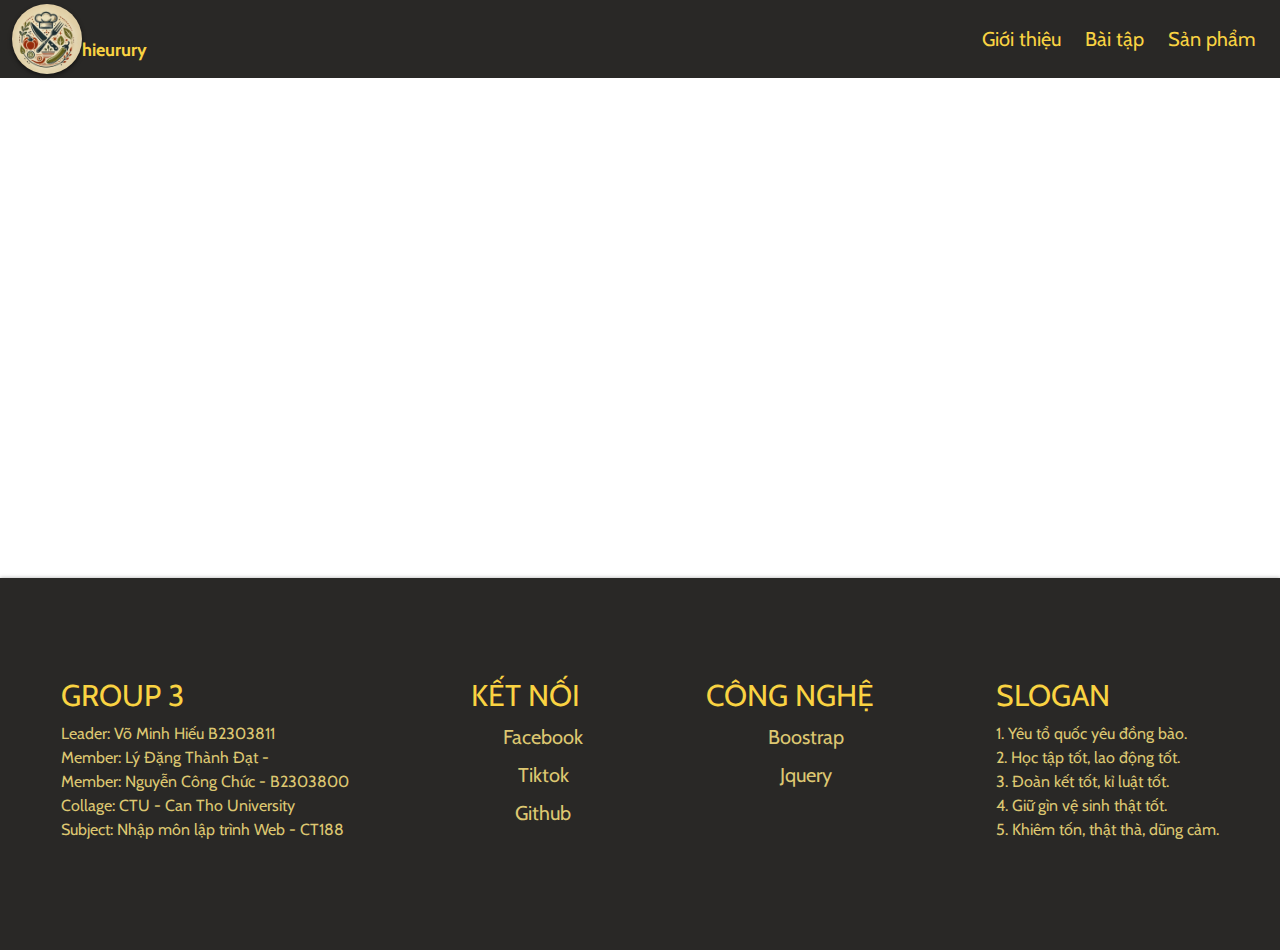
==== src/resources/index.html @ a5f4191e "setup cấu trúc thư mục và thêm thư viện" ====
<!DOCTYPE html>
<html lang="en">
<head>
    <meta charset="UTF-8">
    <meta name="viewport" content="width=device-width, initial-scale=1.0">
    <link rel="stylesheet" href="../css/main.css">    
    <title>Trang chủ</title>
</head>
<body>
    <head>
        <nav class="navbar">
            <div class="nav-logo">
                <img src="../img/logo-1.jpg" alt="">
                <span class="nav-name">hieurury</span>
            </div>
            <div class="nav-menu">
                <div class="menu-icon">
                    <i class="bi bi-list"></i>
                </div>
                <ul class="menu">
                    <li>
                        <a href="">Giới thiệu</a>
                    </li>
                    <li>
                        <a href="">Bài tập</a>
                    </li>
                    <li>
                        <a href="">Sản phẩm</a>
                    </li>
                </ul>
            </div>
        </nav>
    </head>
    <main>
        <div class="container">

        </div>
    </main>
    <footer>
        <div class="footer-container">
            <div class="footer-wrapper">
                <h3 class="footer-title">Group 3</h3>
                <p class="footer-des">
                    Leader: Võ Minh Hiếu B2303811 <br>
                    Member: Lý Đặng Thành Đạt -  <br>
                    Member: Nguyễn Công Chức - B2303800 <br>
                    Collage: CTU - Can Tho University <br>
                    Subject: Nhập môn lập trình Web - CT188
                </p>
            </div>
            <div class="footer-wrapper">
                <h3 class="footer-title">Kết nối</h3>
                <ul class="footer-list">
                    <li>
                        <a href="">Facebook</a>
                    </li>
                    <li>
                        <a href="">Tiktok</a>
                    </li>
                    <li>
                        <a href="">Github</a>
                    </li>
                </ul>
            </div>
            <div class="footer-wrapper">
                <h3 class="footer-title">Công nghệ</h3>
                <ul class="footer-list">
                    <li>
                        <a href="">Boostrap</a>
                    </li>
                    <li>
                        <a href="">Jquery</a>
                    </li>
                </ul>
            </div>
            <div class="footer-wrapper">
                <h3 class="footer-title">Slogan</h3>
                <p class="footer-des">
                    1. Yêu tổ quốc yêu đồng bào. <br>
                    2. Học tập tốt, lao động tốt. <br>
                    3. Đoàn kết tốt, kỉ luật tốt. <br>
                    4. Giữ gìn vệ sinh thật tốt. <br>
                    5. Khiêm tốn, thật thà, dũng cảm. <br>
                </p>
            </div>
        </div>
    </footer>

    <!-- *javascripts -->
    <!-- boostrap -->
    <script src="../../vender/boostrap-5/js/bootstrap.bundle.min.js"></script> 
    <!-- partials -->
     <script src="../js/partials.js"></script>
</body>
</html>
---- src/css/main.css ----
/* này là font chữ */
@import url(./font.css);
/* boostrap */
@import url(../../vender/boostrap-5/css/bootstrap.min.css);
/* icons */
@import url(../../vender/icons/bootstrap-icons-1.11.3/font/bootstrap-icons.min.css);
/* này là các biến cho thiết kế */
@import url(./root.css);
/* này là header và footer */
@import url(./partials.css);
/* này là css trang chủ */
@import url(./main-page.css);


* {
    padding: 0;
    margin: 0;
    box-sizing: border-box;
    font-family: "cabin";
}
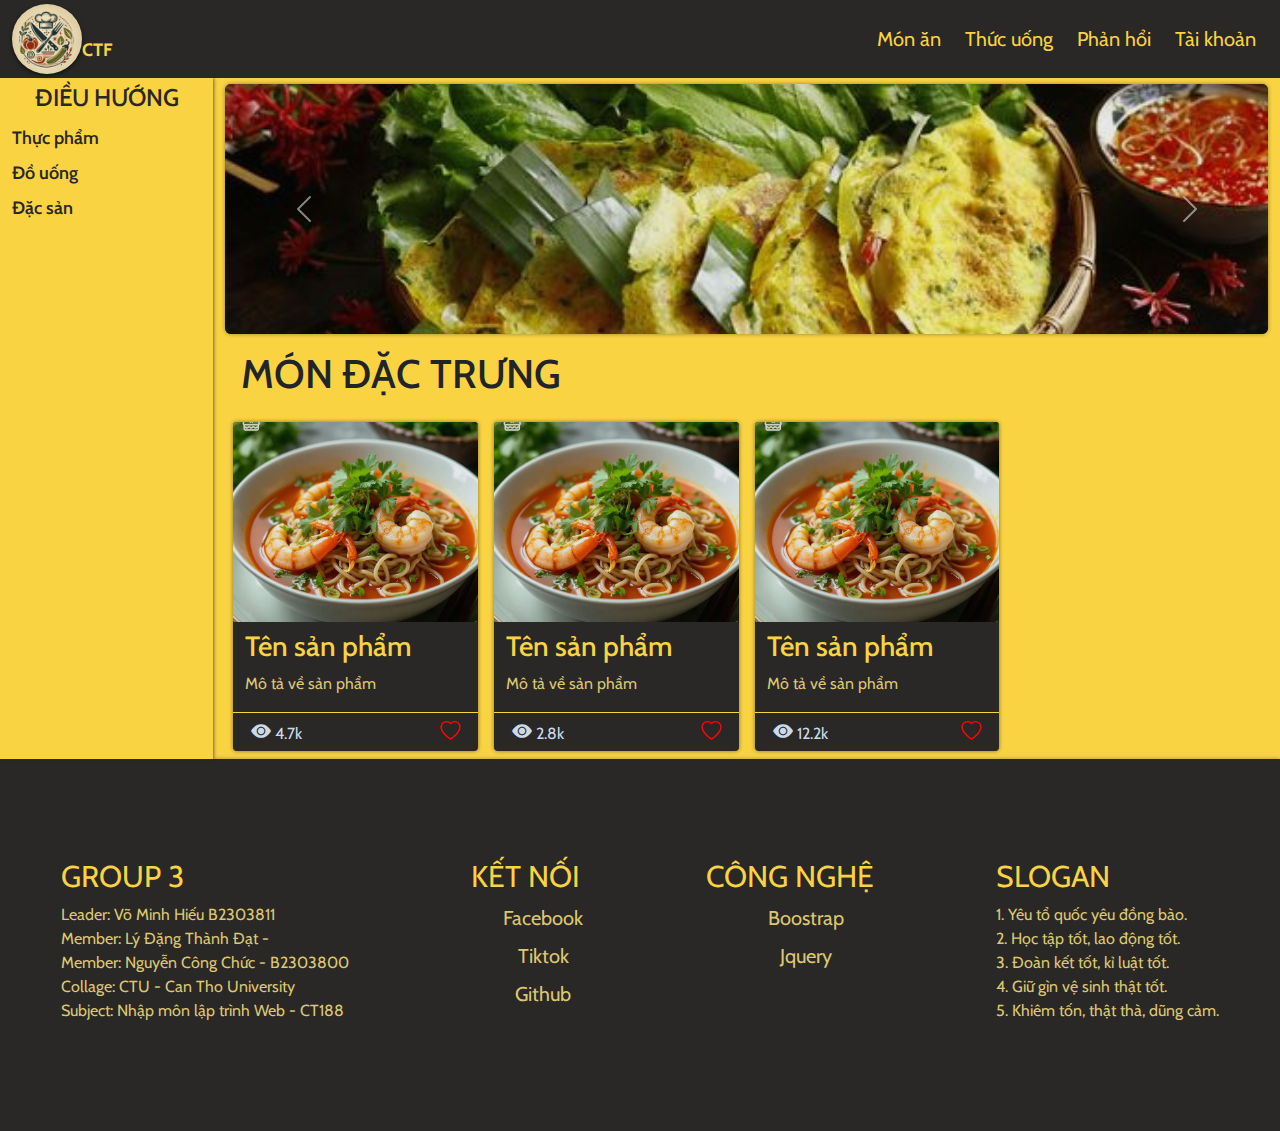
==== commit 0a438589: "dựng trang chủ" ====
--- a/src/resources/index.html
+++ b/src/resources/index.html
@@ -11,7 +11,7 @@
         <nav class="navbar">
             <div class="nav-logo">
                 <img src="../img/logo-1.jpg" alt="">
-                <span class="nav-name">hieurury</span>
+                <span class="nav-name">CTF</span>
             </div>
             <div class="nav-menu">
                 <div class="menu-icon">
@@ -19,20 +19,131 @@
                 </div>
                 <ul class="menu">
                     <li>
-                        <a href="">Giới thiệu</a>
-                    </li>
-                    <li>
-                        <a href="">Bài tập</a>
-                    </li>
-                    <li>
-                        <a href="">Sản phẩm</a>
+                        <a href="">Món ăn</a>
+                    </li>
+                    <li>
+                        <a href="">Thức uống</a>
+                    </li>
+                    <li>
+                        <a href="">Phản hổi</a>
+                    </li>
+                    <li>
+                        <a href="">Tài khoản</a>
                     </li>
                 </ul>
             </div>
         </nav>
     </head>
     <main>
-        <div class="container">
+        <div class="container-fluid">
+            <div class="row">
+                <div class="col-2" style="padding: 0;">
+                    <div class="left-layout">
+                        <h3 class="sub-title">Điều hướng</h3>
+                        <ul class="left-menu menu-list">
+                            <li class="menu-item">
+                                <a href="">Thực phẩm</a>
+                            </li>
+                            <li class="menu-item">
+                                <a href="">Đồ uống</a>
+                            </li>
+                            <li class="menu-item">
+                                <a href="">Đặc sản</a>
+                            </li>
+                        </ul>
+                    </div>
+                </div>
+                <div class="col-10">
+                    <div class="right-layout">
+                        <div class="slide-container">
+                            <div class="slide-wrapper">
+                                <div id="carouselExample" class="carousel slide">
+                                    <div class="carousel-inner">
+                                      <div class="carousel-item active">
+                                        <img src="../img/main-page/banh-xeo.jpg" class="d-block w-100" alt="...">
+                                      </div>
+                                      <div class="carousel-item">
+                                        <img src="..." class="d-block w-100" alt="...">
+                                      </div>
+                                      <div class="carousel-item">
+                                        <img src="..." class="d-block w-100" alt="...">
+                                      </div>
+                                    </div>
+                                    <button class="carousel-control-prev" type="button" data-bs-target="#carouselExample" data-bs-slide="prev">
+                                      <span class="carousel-control-prev-icon" aria-hidden="true"></span>
+                                      <span class="visually-hidden">Previous</span>
+                                    </button>
+                                    <button class="carousel-control-next" type="button" data-bs-target="#carouselExample" data-bs-slide="next">
+                                      <span class="carousel-control-next-icon" aria-hidden="true"></span>
+                                      <span class="visually-hidden">Next</span>
+                                    </button>
+                                  </div>
+                            </div>
+                        </div>
+                        <div class="content-container">
+                            <h1 class="title">Món đặc trưng</h1>
+                            <div class="products-container">
+                               <section class="product-wrapper">
+                                    <div class="product-content">
+                                        <div class="wrapper-img">
+                                            <img src="../img/main-page/banh-canh-cua.jpg" alt="">
+                                        </div>
+                                        <div class="wrapper-content">
+                                            <h3 class="content-title">Tên sản phẩm</h3>
+                                            <p class="content-description">Mô tả về sản phẩm</p>
+                                        </div>
+                                        <div class="wrapper-controls">
+                                            <span class="view">
+                                                <i class="bi bi-eye-fill"></i>
+                                                4.7k
+                                            </span>
+                                            <i class="bi bi-heart"></i>
+                                        </div>
+                                    </div>
+                               </section> 
+
+                               <section class="product-wrapper">
+                                    <div class="product-content">
+                                        <div class="wrapper-img">
+                                            <img src="../img/main-page/banh-canh-cua.jpg" alt="">
+                                        </div>
+                                        <div class="wrapper-content">
+                                            <h3 class="content-title">Tên sản phẩm</h3>
+                                            <p class="content-description">Mô tả về sản phẩm</p>
+                                        </div>
+                                        <div class="wrapper-controls">
+                                            <span class="view">
+                                                <i class="bi bi-eye-fill"></i>
+                                                2.8k
+                                            </span>
+                                            <i class="bi bi-heart"></i>
+                                        </div>
+                                    </div>
+                                </section>
+                                
+                                <section class="product-wrapper">
+                                    <div class="product-content">
+                                        <div class="wrapper-img">
+                                            <img src="../img/main-page/banh-canh-cua.jpg" alt="">
+                                        </div>
+                                        <div class="wrapper-content">
+                                            <h3 class="content-title">Tên sản phẩm</h3>
+                                            <p class="content-description">Mô tả về sản phẩm</p>
+                                        </div>
+                                        <div class="wrapper-controls">
+                                            <span class="view">
+                                                <i class="bi bi-eye-fill"></i>
+                                                12.2k
+                                            </span>
+                                            <i class="bi bi-heart"></i>
+                                        </div>
+                                    </div>
+                                </section>
+                            </div>
+                        </div>
+                    </div>
+                </div>
+            </div>
 
         </div>
     </main>
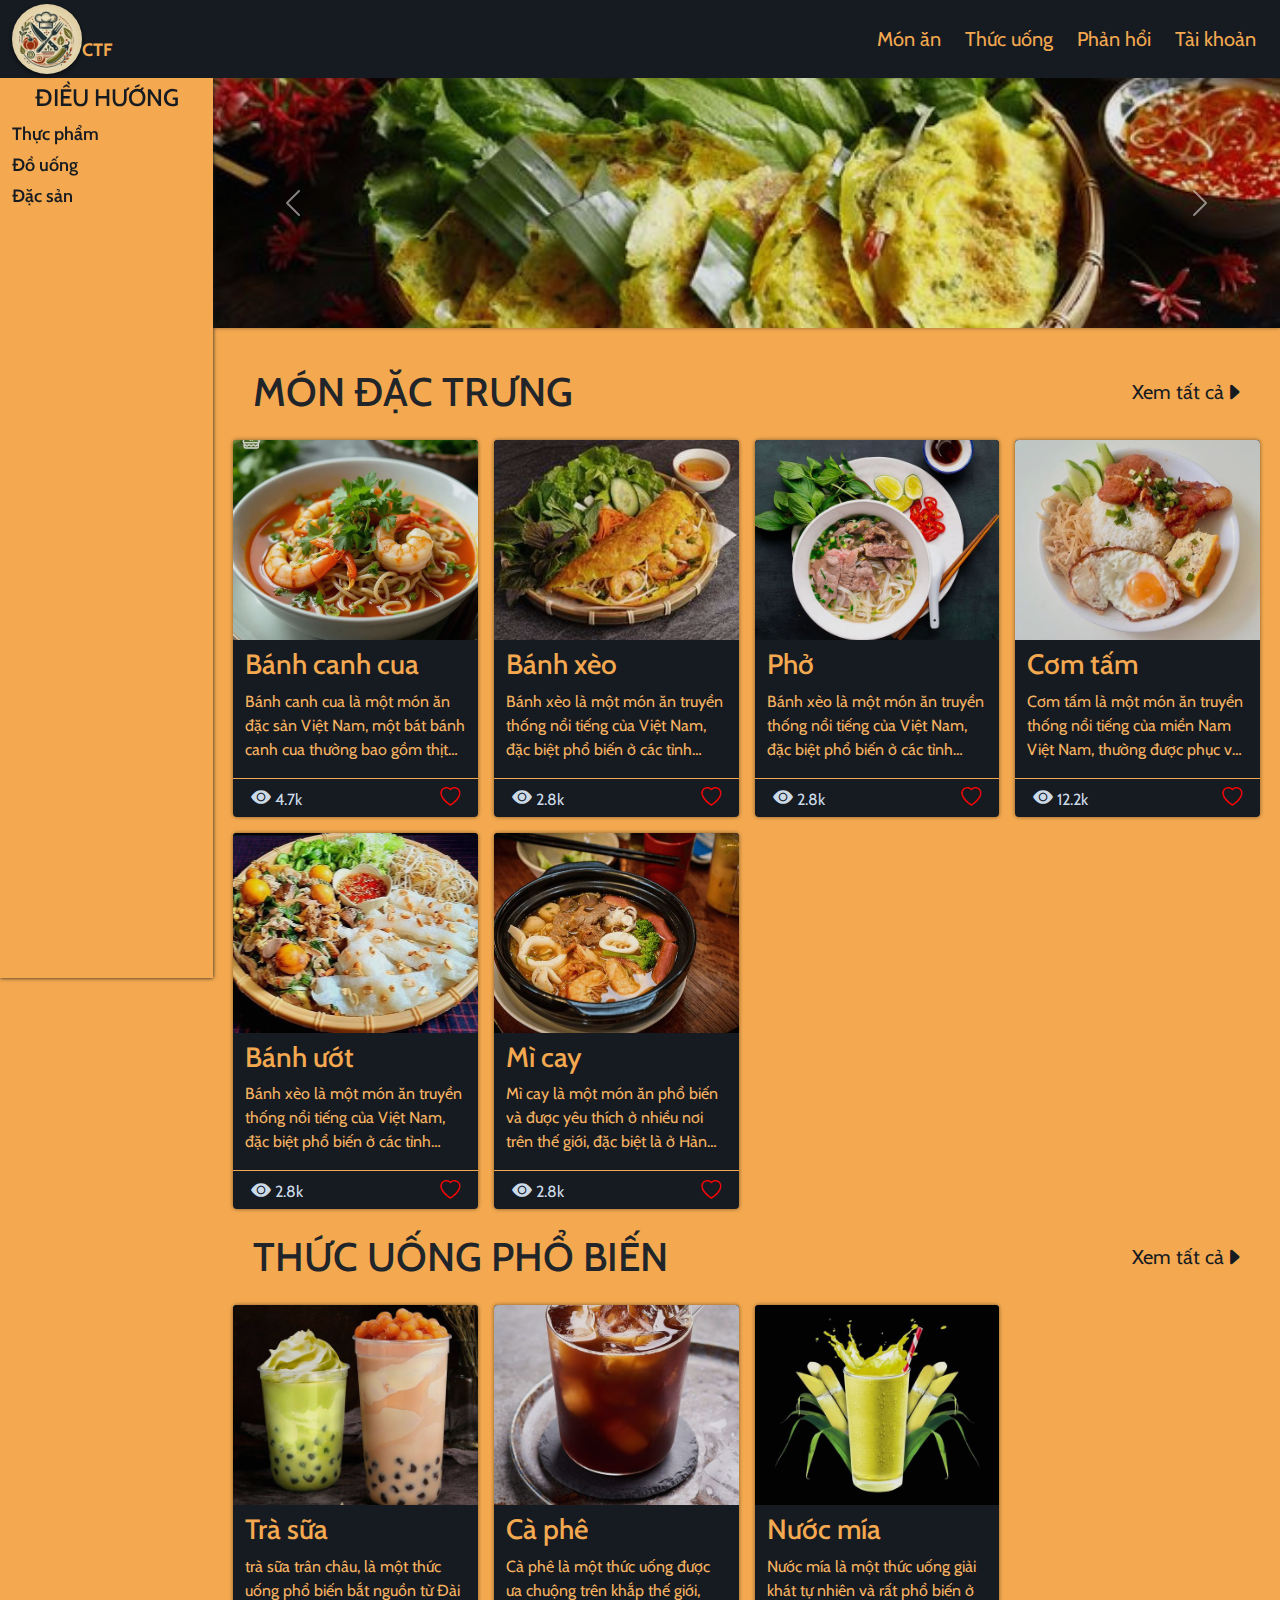
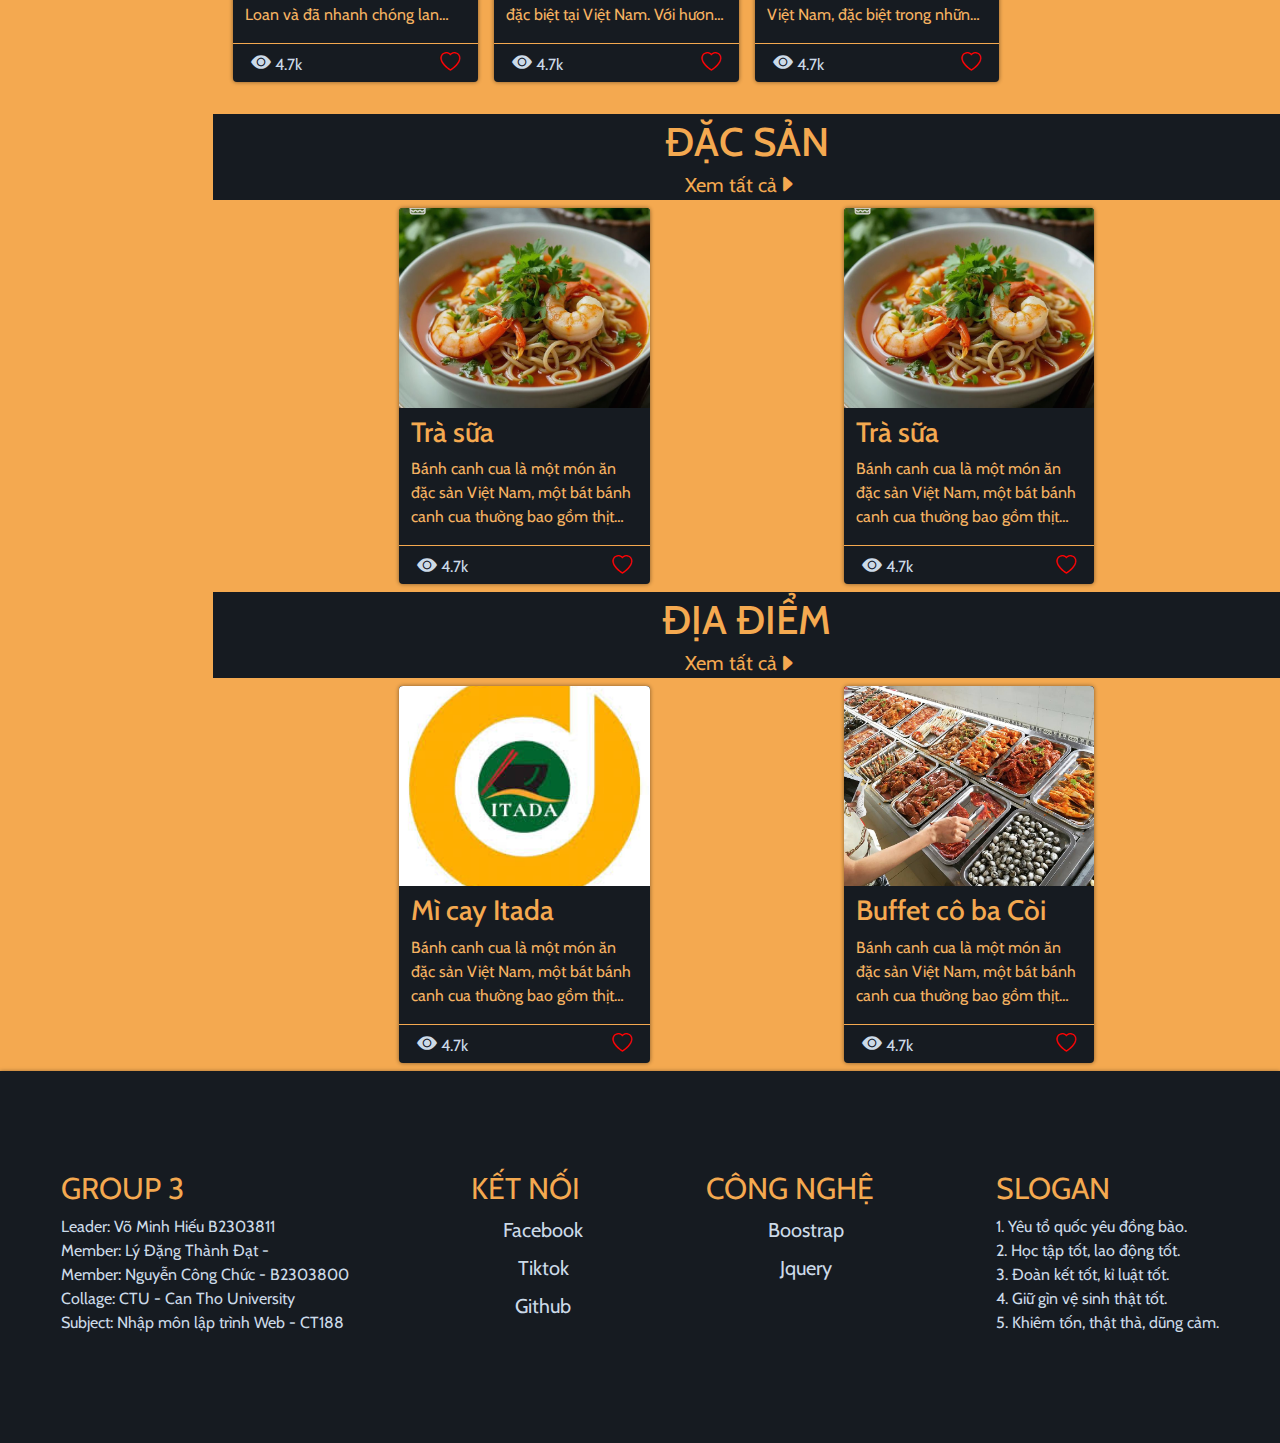
==== commit c0047af0: "tuỳ chỉnh giao diện trang chủ và thêm 1 số responsive mobile" ====
--- a/src/resources/index.html
+++ b/src/resources/index.html
@@ -35,25 +35,29 @@
         </nav>
     </head>
     <main>
-        <div class="container-fluid">
-            <div class="row">
-                <div class="col-2" style="padding: 0;">
+        <div class="container-fluid p-0">
+            <div class="row position-relative m-0 p-0">
+                <div class="col-lg-2 position-sticky" style="padding: 0; top: 78px; z-index: 10;">
                     <div class="left-layout">
-                        <h3 class="sub-title">Điều hướng</h3>
-                        <ul class="left-menu menu-list">
+                        <button class="sub-title page-controls d-lg-none d-md-none">
+                            <span>Điều hướng</span>
+                            <i class="bi bi-caret-down-fill"></i>
+                        </button>
+                        <h3 class="sub-title d-none d-lg-block d-md-block">Điều hướng</h3>
+                        <ul class="left-menu menu-list d-none d-md-block">
                             <li class="menu-item">
-                                <a href="">Thực phẩm</a>
+                                <a href="#foods">Thực phẩm</a>
                             </li>
                             <li class="menu-item">
-                                <a href="">Đồ uống</a>
+                                <a href="#drinks">Đồ uống</a>
                             </li>
                             <li class="menu-item">
-                                <a href="">Đặc sản</a>
+                                <a href="#special">Đặc sản</a>
                             </li>
                         </ul>
                     </div>
                 </div>
-                <div class="col-10">
+                <div class="col-lg-10 col-sm-12 p-0 m-0">
                     <div class="right-layout">
                         <div class="slide-container">
                             <div class="slide-wrapper">
@@ -80,66 +84,323 @@
                                   </div>
                             </div>
                         </div>
+                        <div class="content-container p-4">
+                            <!-- *phần món ăn  -->
+                            <div class="title-wrapper d-flex justify-content-between align-items-center">
+                                <h1 id="foods" class="title">Món đặc trưng</h1>
+                                <a href="" class="title-location d-flex align-items-center">
+                                    <span>Xem tất cả</span>
+                                    <i class="bi bi-caret-right-fill"></i>
+                                </a>
+                            </div>
+                            <div class="products-container row">
+                               <section class="product-wrapper col-lg-3 col-md-4 col-sm-6">
+                                    <div class="product-content">
+                                        <div class="wrapper-img">
+                                            <img src="../img/main-page/banh-canh-cua.jpg" alt="">
+                                        </div>
+                                        <div class="wrapper-content">
+                                            <h3 class="content-title">Bánh canh cua</h3>
+                                            <p class="content-description">Bánh canh cua là một món ăn đặc sản Việt Nam,
+                                                một bát bánh canh cua thường bao gồm thịt cua tươi ngọt, tôm, 
+                                                chả cá, và đôi khi còn thêm cả nấm rơm, tạo nên hương vị độc đáo và hấp dẫn.</p>
+                                        </div>
+                                        <div class="wrapper-controls">
+                                            <span class="view">
+                                                <i class="bi bi-eye-fill"></i>
+                                                4.7k
+                                            </span>
+                                            <i class="bi bi-heart"></i>
+                                        </div>
+                                    </div>
+                               </section> 
+
+                               <section class="product-wrapper col-lg-3 col-md-4 col-sm-6">
+                                    <div class="product-content">
+                                        <div class="wrapper-img">
+                                            <img src="../img/main-page/banh-xeo-2.jpg" alt="">
+                                        </div>
+                                        <div class="wrapper-content">
+                                            <h3 class="content-title">Bánh xèo</h3>
+                                            <p class="content-description">Bánh xèo là một món ăn truyền thống nổi tiếng của Việt Nam, 
+                                                đặc biệt phổ biến ở các tỉnh miền Trung và miền Nam. Bánh xèo được làm từ bột gạo, nước cốt dừa, và nghệ, 
+                                                tạo nên màu vàng hấp dẫn. Nhân bánh thường bao gồm tôm, thịt heo, giá đỗ, và hành lá.</p>
+                                        </div>
+                                        <div class="wrapper-controls">
+                                            <span class="view">
+                                                <i class="bi bi-eye-fill"></i>
+                                                2.8k
+                                            </span>
+                                            <i class="bi bi-heart"></i>
+                                        </div>
+                                    </div>
+                                </section>
+
+                                <section class="product-wrapper col-lg-3 col-md-4 col-sm-6">
+                                    <div class="product-content">
+                                        <div class="wrapper-img">
+                                            <img src="../img/main-page/pho.jpg" alt="">
+                                        </div>
+                                        <div class="wrapper-content">
+                                            <h3 class="content-title">Phở</h3>
+                                            <p class="content-description">Bánh xèo là một món ăn truyền thống nổi tiếng của Việt Nam, 
+                                                đặc biệt phổ biến ở các tỉnh miền Trung và miền Nam. Bánh xèo được làm từ bột gạo, nước cốt dừa, và nghệ, 
+                                                tạo nên màu vàng hấp dẫn. Nhân bánh thường bao gồm tôm, thịt heo, giá đỗ, và hành lá.</p>
+                                        </div>
+                                        <div class="wrapper-controls">
+                                            <span class="view">
+                                                <i class="bi bi-eye-fill"></i>
+                                                2.8k
+                                            </span>
+                                            <i class="bi bi-heart"></i>
+                                        </div>
+                                    </div>
+                                </section>
+                                
+                                <section class="product-wrapper col-lg-3 col-md-4 col-sm-6">
+                                    <div class="product-content">
+                                        <div class="wrapper-img">
+                                            <img src="../img/main-page/com-tam.jpg" alt="">
+                                        </div>
+                                        <div class="wrapper-content">
+                                            <h3 class="content-title">Cơm tấm</h3>
+                                            <p class="content-description">Cơm tấm là một món ăn truyền thống nổi tiếng của miền Nam Việt Nam, 
+                                                thường được phục vụ với các loại thịt nướng như sườn heo, bì (da heo thái sợi), chả trứng, trứng ốp la, 
+                                                và nhiều loại dưa chua, rau sống.</p>
+                                        </div>
+                                        <div class="wrapper-controls">
+                                            <span class="view">
+                                                <i class="bi bi-eye-fill"></i>
+                                                12.2k
+                                            </span>
+                                            <i class="bi bi-heart"></i>
+                                        </div>
+                                    </div>
+                                </section>
+                                <section class="product-wrapper col-lg-3 col-md-4 col-sm-6">
+                                    <div class="product-content">
+                                        <div class="wrapper-img">
+                                            <img src="../img/main-page/banh-uot.jpg" alt="">
+                                        </div>
+                                        <div class="wrapper-content">
+                                            <h3 class="content-title">Bánh ướt</h3>
+                                            <p class="content-description">Bánh xèo là một món ăn truyền thống nổi tiếng của Việt Nam, 
+                                                đặc biệt phổ biến ở các tỉnh miền Trung và miền Nam. Bánh xèo được làm từ bột gạo, nước cốt dừa, và nghệ, 
+                                                tạo nên màu vàng hấp dẫn. Nhân bánh thường bao gồm tôm, thịt heo, giá đỗ, và hành lá.</p>
+                                        </div>
+                                        <div class="wrapper-controls">
+                                            <span class="view">
+                                                <i class="bi bi-eye-fill"></i>
+                                                2.8k
+                                            </span>
+                                            <i class="bi bi-heart"></i>
+                                        </div>
+                                    </div>
+                                </section>
+                                <section class="product-wrapper col-lg-3 col-md-4 col-sm-6">
+                                    <div class="product-content">
+                                        <div class="wrapper-img">
+                                            <img src="../img/main-page/mi-cay.jpg" alt="">
+                                        </div>
+                                        <div class="wrapper-content">
+                                            <h3 class="content-title">Mì cay</h3>
+                                            <p class="content-description">
+                                                Mì cay là một món ăn phổ biến và được yêu thích ở nhiều nơi trên thế giới, 
+                                                đặc biệt là ở Hàn Quốc và Việt Nam.</p>
+                                        </div>
+                                        <div class="wrapper-controls">
+                                            <span class="view">
+                                                <i class="bi bi-eye-fill"></i>
+                                                2.8k
+                                            </span>
+                                            <i class="bi bi-heart"></i>
+                                        </div>
+                                    </div>
+                                </section>
+                            </div>
+                            <!-- *phần thức uống -->
+                            <div class="title-wrapper d-flex justify-content-between align-items-center">
+                                <h1 id="drinks" class="title">Thức uống phổ biến</h1>
+                                <a href="" class="title-location d-flex align-items-center">
+                                    <span>Xem tất cả</span>
+                                    <i class="bi bi-caret-right-fill"></i>
+                                </a>
+                            </div>
+                            <div class="products-container row">
+                               <section class="product-wrapper col-lg-3 col-md-4 col-sm-6">
+                                    <div class="product-content">
+                                        <div class="wrapper-img">
+                                            <img src="../img/main-page/tra-sua.jpg" alt="">
+                                        </div>
+                                        <div class="wrapper-content">
+                                            <h3 class="content-title">Trà sữa</h3>
+                                            <p class="content-description">trà sữa trân châu, là một thức uống phổ biến bắt nguồn từ Đài Loan và đã nhanh chóng 
+                                                lan rộng ra nhiều quốc gia trên thế giới. 
+                                                Trà sữa thường gồm các thành phần chính như trà (trà đen, trà xanh hoặc trà ô long), 
+                                                sữa hoặc bột sữa, và các hạt trân châu (bột sắn) dai ngon.</p>
+                                        </div>
+                                        <div class="wrapper-controls">
+                                            <span class="view">
+                                                <i class="bi bi-eye-fill"></i>
+                                                4.7k
+                                            </span>
+                                            <i class="bi bi-heart"></i>
+                                        </div>
+                                    </div>
+                               </section>
+                               
+                               <section class="product-wrapper col-lg-3 col-md-4 col-sm-6">
+                                    <div class="product-content">
+                                        <div class="wrapper-img">
+                                            <img src="../img/main-page/caffee.jpg" alt="">
+                                        </div>
+                                        <div class="wrapper-content">
+                                            <h3 class="content-title">Cà phê</h3>
+                                            <p class="content-description">
+                                                Cà phê là một thức uống được ưa chuộng trên khắp thế giới, đặc biệt tại Việt Nam. 
+                                                Với hương vị đậm đà và phong phú, cà phê không chỉ là một thức uống, 
+                                                mà còn là một phần của văn hóa và lối sống của nhiều người.</p>
+                                        </div>
+                                        <div class="wrapper-controls">
+                                            <span class="view">
+                                                <i class="bi bi-eye-fill"></i>
+                                                4.7k
+                                            </span>
+                                            <i class="bi bi-heart"></i>
+                                        </div>
+                                    </div>
+                                </section>
+                                <section class="product-wrapper col-lg-3 col-md-4 col-sm-6">
+                                    <div class="product-content">
+                                        <div class="wrapper-img">
+                                            <img src="../img/main-page/nuoc-mia.jpg" alt="">
+                                        </div>
+                                        <div class="wrapper-content">
+                                            <h3 class="content-title">Nước mía</h3>
+                                            <p class="content-description">
+                                                Nước mía là một thức uống giải khát tự nhiên và rất phổ biến ở Việt Nam, đặc biệt trong những ngày hè nóng bức. 
+                                                Nước mía được làm từ cây mía, ép lấy nước ngọt mát và thường được phục vụ kèm với một 
+                                                lát chanh hoặc chút muối để tăng thêm hương vị.</p>
+                                        </div>
+                                        <div class="wrapper-controls">
+                                            <span class="view">
+                                                <i class="bi bi-eye-fill"></i>
+                                                4.7k
+                                            </span>
+                                            <i class="bi bi-heart"></i>
+                                        </div>
+                                    </div>
+                                </section>
+                            </div>  
+                        </div>
+
+                        <!-- bố cục 2 -->
                         <div class="content-container">
-                            <h1 class="title">Món đặc trưng</h1>
-                            <div class="products-container">
-                               <section class="product-wrapper">
-                                    <div class="product-content">
-                                        <div class="wrapper-img">
-                                            <img src="../img/main-page/banh-canh-cua.jpg" alt="">
-                                        </div>
-                                        <div class="wrapper-content">
-                                            <h3 class="content-title">Tên sản phẩm</h3>
-                                            <p class="content-description">Mô tả về sản phẩm</p>
-                                        </div>
-                                        <div class="wrapper-controls">
-                                            <span class="view">
-                                                <i class="bi bi-eye-fill"></i>
-                                                4.7k
-                                            </span>
-                                            <i class="bi bi-heart"></i>
-                                        </div>
-                                    </div>
-                               </section> 
-
-                               <section class="product-wrapper">
-                                    <div class="product-content">
-                                        <div class="wrapper-img">
-                                            <img src="../img/main-page/banh-canh-cua.jpg" alt="">
-                                        </div>
-                                        <div class="wrapper-content">
-                                            <h3 class="content-title">Tên sản phẩm</h3>
-                                            <p class="content-description">Mô tả về sản phẩm</p>
-                                        </div>
-                                        <div class="wrapper-controls">
-                                            <span class="view">
-                                                <i class="bi bi-eye-fill"></i>
-                                                2.8k
-                                            </span>
-                                            <i class="bi bi-heart"></i>
-                                        </div>
-                                    </div>
-                                </section>
-                                
-                                <section class="product-wrapper">
-                                    <div class="product-content">
-                                        <div class="wrapper-img">
-                                            <img src="../img/main-page/banh-canh-cua.jpg" alt="">
-                                        </div>
-                                        <div class="wrapper-content">
-                                            <h3 class="content-title">Tên sản phẩm</h3>
-                                            <p class="content-description">Mô tả về sản phẩm</p>
-                                        </div>
-                                        <div class="wrapper-controls">
-                                            <span class="view">
-                                                <i class="bi bi-eye-fill"></i>
-                                                12.2k
-                                            </span>
-                                            <i class="bi bi-heart"></i>
-                                        </div>
-                                    </div>
-                                </section>
-                            </div>
+                               <!-- *phần đặc sản -->
+                               <div class="title-wrapper-fill d-flex flex-column justify-content-between align-items-center" style="margin: 0;">
+                                    <h1 id="special" class="title">Đặc sản</h1>
+                                    <a href="" class="title-location d-flex align-items-center">
+                                        <span>Xem tất cả</span>
+                                        <i class="bi bi-caret-right-fill"></i>
+                                    </a>
+                                </div>
+
+                                <div class="products-container row justify-content-evenly m-0">
+                                    <section class="product-wrapper col-lg-3 col-md-4 col-sm-6">
+                                        <div class="product-content">
+                                            <div class="wrapper-img">
+                                                <img src="../img/main-page/banh-canh-cua.jpg" alt="">
+                                            </div>
+                                            <div class="wrapper-content">
+                                                <h3 class="content-title">Trà sữa</h3>
+                                                <p class="content-description">Bánh canh cua là một món ăn đặc sản Việt Nam,
+                                                    một bát bánh canh cua thường bao gồm thịt cua tươi ngọt, tôm, 
+                                                    chả cá, và đôi khi còn thêm cả nấm rơm, tạo nên hương vị độc đáo và hấp dẫn.</p>
+                                            </div>
+                                            <div class="wrapper-controls">
+                                                <span class="view">
+                                                    <i class="bi bi-eye-fill"></i>
+                                                    4.7k
+                                                </span>
+                                                <i class="bi bi-heart"></i>
+                                            </div>
+                                        </div>
+                                    </section>
+                                    <section class="product-wrapper col-lg-3 col-md-4 col-sm-6">
+                                        <div class="product-content">
+                                            <div class="wrapper-img">
+                                                <img src="../img/main-page/banh-canh-cua.jpg" alt="">
+                                            </div>
+                                            <div class="wrapper-content">
+                                                <h3 class="content-title">Trà sữa</h3>
+                                                <p class="content-description">Bánh canh cua là một món ăn đặc sản Việt Nam,
+                                                    một bát bánh canh cua thường bao gồm thịt cua tươi ngọt, tôm, 
+                                                    chả cá, và đôi khi còn thêm cả nấm rơm, tạo nên hương vị độc đáo và hấp dẫn.</p>
+                                            </div>
+                                            <div class="wrapper-controls">
+                                                <span class="view">
+                                                    <i class="bi bi-eye-fill"></i>
+                                                    4.7k
+                                                </span>
+                                                <i class="bi bi-heart"></i>
+                                            </div>
+                                        </div>
+                                    </section>
+                                </div>
+
+                                <!-- *phần địa điểm -->
+                               <div class="title-wrapper-fill d-flex flex-column justify-content-between align-items-center" style="margin: 0;">
+                                    <h1 id="special" class="title">Địa điểm</h1>
+                                    <a href="" class="title-location d-flex align-items-center">
+                                        <span>Xem tất cả</span>
+                                        <i class="bi bi-caret-right-fill"></i>
+                                    </a>
+                                </div>
+
+                                <div class="products-container row justify-content-evenly m-0">
+                                    <section class="product-wrapper col-lg-3 col-md-4 col-sm-6">
+                                        <div class="product-content product-located">
+                                            <div class="wrapper-img">
+                                                <img src="../img/main-page/itada-logo.jpg" alt="">
+                                                <iframe src="https://www.google.com/maps/embed?pb=!1m18!1m12!1m3!1d62855.050151681324!2d105.70176405133455!3d10.062934651563504!2m3!1f0!2f0!3f0!3m2!1i1024!2i768!4f13.1!3m3!1m2!1s0x31a089215a6f7f41%3A0x8457f51fa57734bd!2zTcOsIENheSBJVEFEQSAtIE5ndXnhu4VuIFbEg24gQ-G7qw!5e0!3m2!1svi!2s!4v1730724677402!5m2!1svi!2s" width="600" height="450" style="border:0;" allowfullscreen="" loading="lazy" referrerpolicy="no-referrer-when-downgrade"></iframe>
+                                            </div>
+                                            <div class="wrapper-content">
+                                                <h3 class="content-title">Mì cay Itada</h3>
+                                                <p class="content-description">Bánh canh cua là một món ăn đặc sản Việt Nam,
+                                                    một bát bánh canh cua thường bao gồm thịt cua tươi ngọt, tôm, 
+                                                    chả cá, và đôi khi còn thêm cả nấm rơm, tạo nên hương vị độc đáo và hấp dẫn.</p>
+                                            </div>
+                                            <div class="wrapper-controls">
+                                                <span class="view">
+                                                    <i class="bi bi-eye-fill"></i>
+                                                    4.7k
+                                                </span>
+                                                <i class="bi bi-heart"></i>
+                                            </div>
+                                        </div>
+                                    </section>
+                                    <section class="product-wrapper col-lg-3 col-md-4 col-sm-6">
+                                        <div class="product-content product-located">
+                                            <div class="wrapper-img">
+                                                <img src="../img/main-page/buffet.jpg" class="" alt="">
+                                                <iframe src="https://www.google.com/maps/embed?pb=!1m18!1m12!1m3!1d502848.99953215395!2d105.16948108906249!3d10.057412300000026!2m3!1f0!2f0!3f0!3m2!1i1024!2i768!4f13.1!3m3!1m2!1s0x31a087acd060810f%3A0xbed487c01cb6f607!2zQ2h14buXaSBCdWZmZXQgTOG6qXUgdsOgIE7GsOG7m25nIEPDtCAzIEPDsmlfIEPhuqduIFRoxqE!5e0!3m2!1svi!2s!4v1730727505465!5m2!1svi!2s" width="600" height="450" style="border:0;" allowfullscreen="" loading="lazy" referrerpolicy="no-referrer-when-downgrade"></iframe>
+                                            </div>
+                                            <div class="wrapper-content">
+                                                <h3 class="content-title">Buffet cô ba Còi</h3>
+                                                <p class="content-description">Bánh canh cua là một món ăn đặc sản Việt Nam,
+                                                    một bát bánh canh cua thường bao gồm thịt cua tươi ngọt, tôm, 
+                                                    chả cá, và đôi khi còn thêm cả nấm rơm, tạo nên hương vị độc đáo và hấp dẫn.</p>
+                                            </div>
+                                            <div class="wrapper-controls">
+                                                <span class="view">
+                                                    <i class="bi bi-eye-fill"></i>
+                                                    4.7k
+                                                </span>
+                                                <i class="bi bi-heart"></i>
+                                            </div>
+                                        </div>
+                                    </section>
+                                </div>
                         </div>
                     </div>
                 </div>
@@ -202,5 +463,7 @@
     <script src="../../vender/boostrap-5/js/bootstrap.bundle.min.js"></script> 
     <!-- partials -->
      <script src="../js/partials.js"></script>
+     <!-- main-page -->
+      <script src="../js/main-page.js"></script>
 </body>
 </html>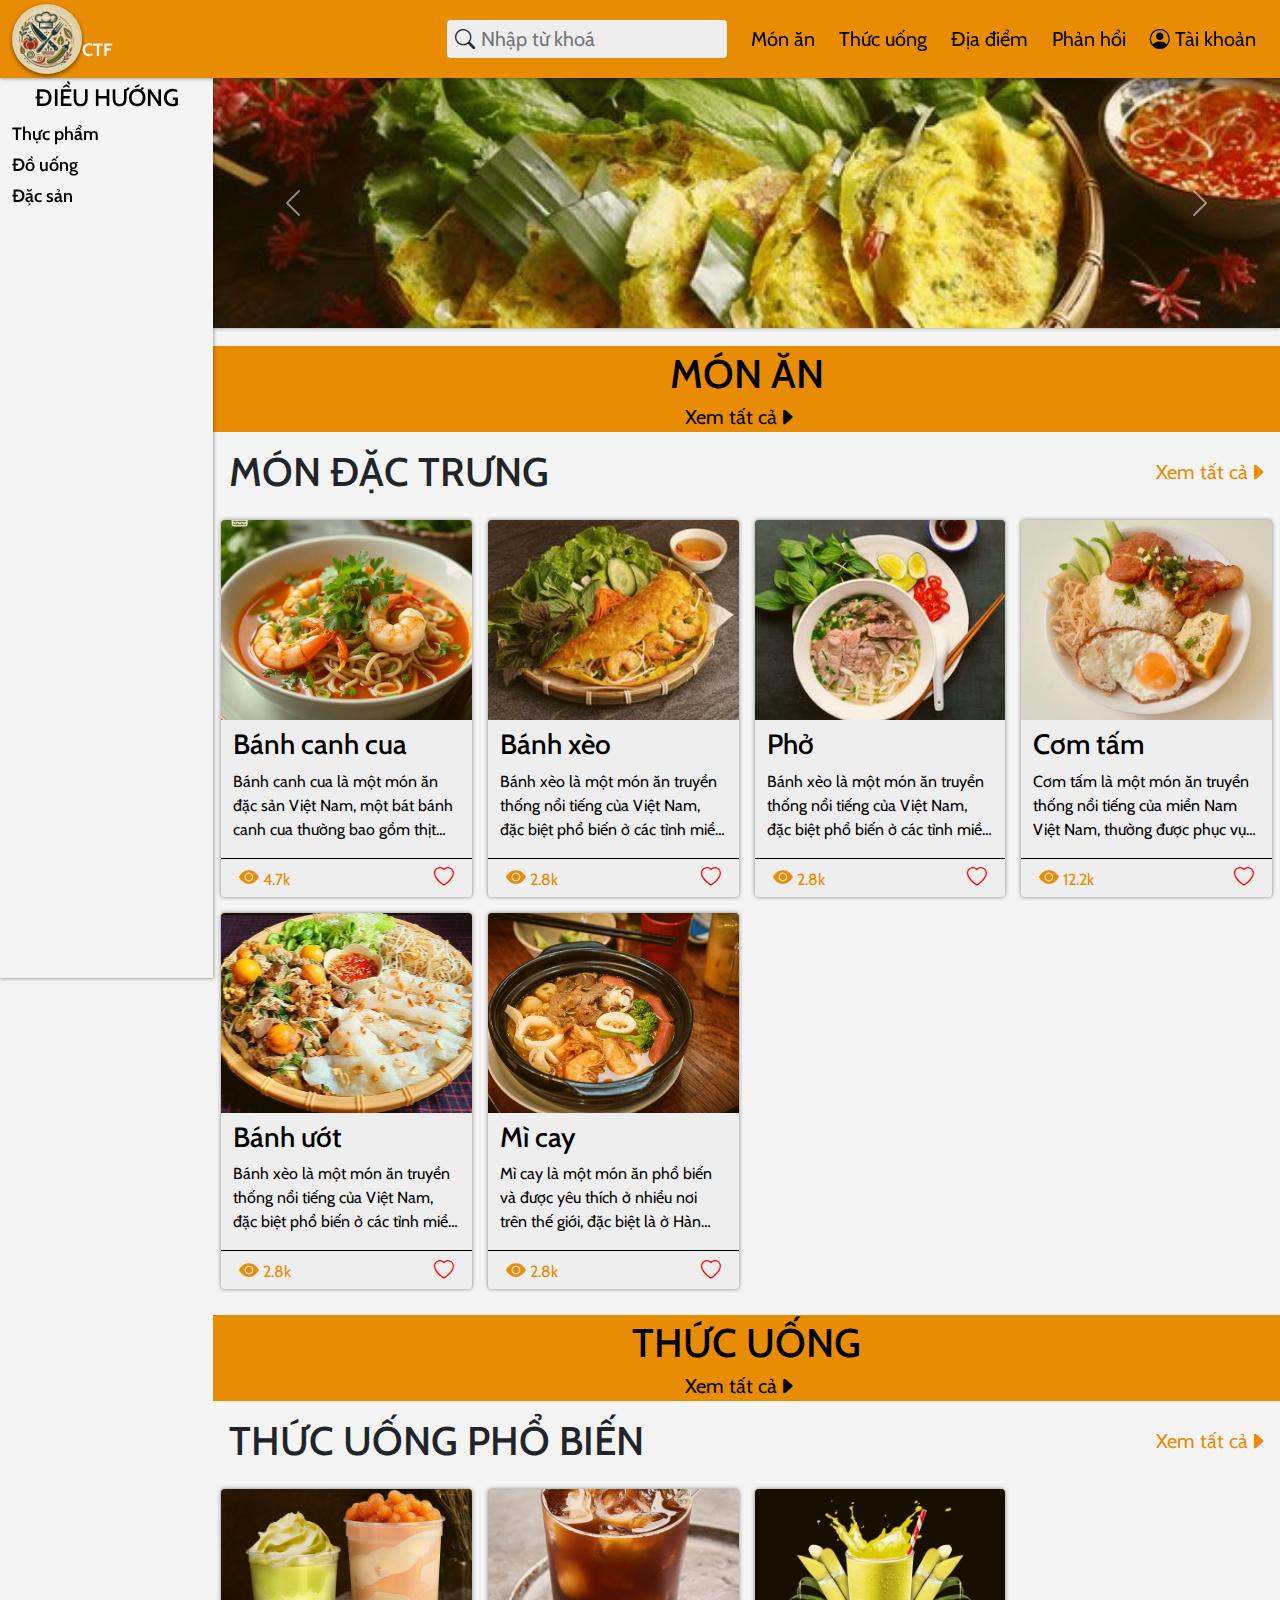
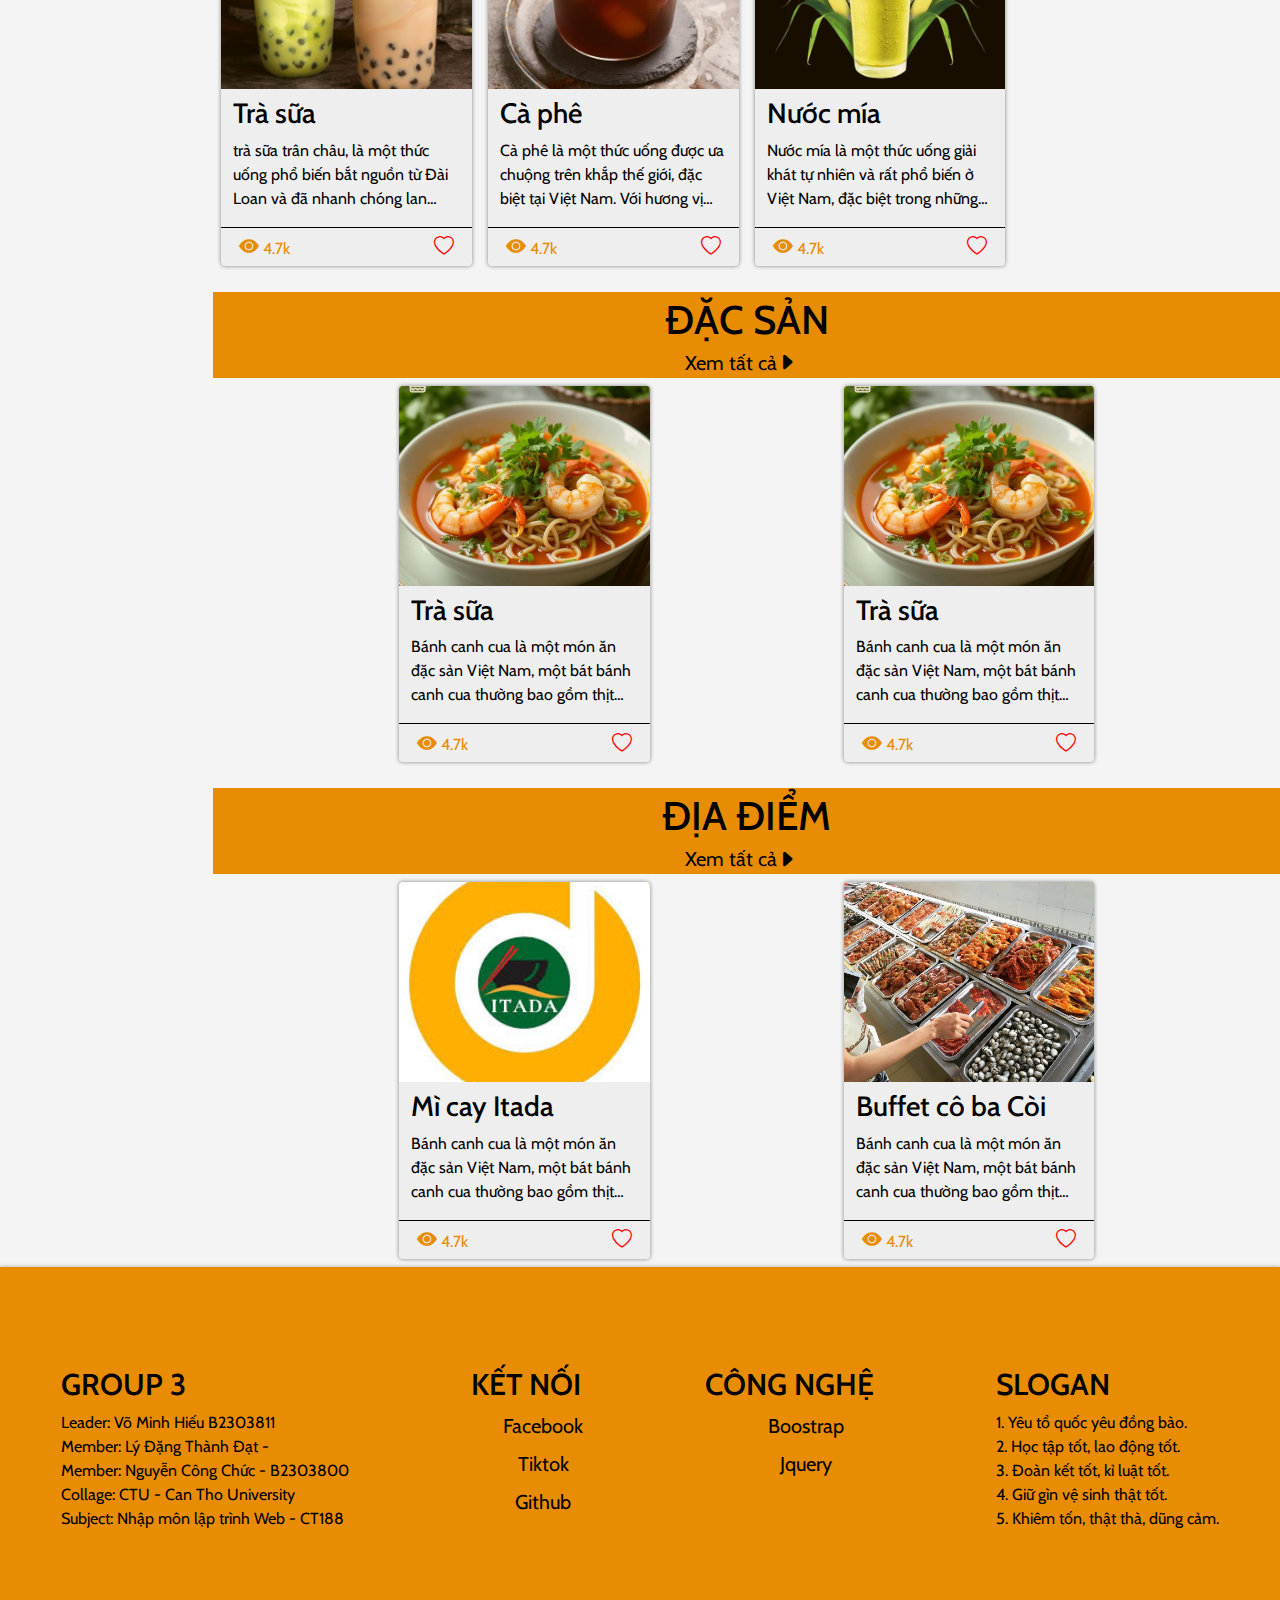
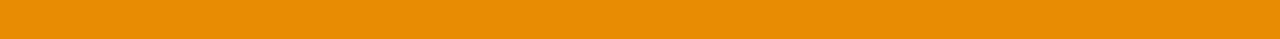
==== commit 91598d9a: "hoàn thiện giao diện auth" ====
--- a/src/resources/index.html
+++ b/src/resources/index.html
@@ -4,31 +4,46 @@
     <meta charset="UTF-8">
     <meta name="viewport" content="width=device-width, initial-scale=1.0">
     <link rel="stylesheet" href="../css/main.css">    
+    <link rel="shortcut icon" href="../img/logo-1.jpg" type="image/x-icon">
     <title>Trang chủ</title>
 </head>
 <body>
     <head>
         <nav class="navbar">
-            <div class="nav-logo">
+            <a href="index.html" class="nav-logo">
                 <img src="../img/logo-1.jpg" alt="">
                 <span class="nav-name">CTF</span>
-            </div>
+            </a>
             <div class="nav-menu">
                 <div class="menu-icon">
                     <i class="bi bi-list"></i>
                 </div>
                 <ul class="menu">
                     <li>
+                        <form action="#" method="GET" class="navbar-search">
+                            <label for="navbar-search" class="search-wrapper">
+                                <i class="bi bi-search"></i>
+                                <input id="navbar-search" type="search" placeholder="Nhập từ khoá" autocomplete="off">
+                            </label>
+                        </form>
+                    </li>
+                    <li>
                         <a href="">Món ăn</a>
                     </li>
                     <li>
                         <a href="">Thức uống</a>
                     </li>
                     <li>
+                        <a href="">Địa điểm</a>
+                    </li>
+                    <li>
                         <a href="">Phản hổi</a>
                     </li>
                     <li>
-                        <a href="">Tài khoản</a>
+                        <a href="auth.html">
+                            <i class="bi bi-person-circle"></i>
+                            <span>Tài khoản</span>
+                        </a>
                     </li>
                 </ul>
             </div>
@@ -84,16 +99,23 @@
                                   </div>
                             </div>
                         </div>
-                        <div class="content-container p-4">
+                        <div class="content-container">
                             <!-- *phần món ăn  -->
-                            <div class="title-wrapper d-flex justify-content-between align-items-center">
-                                <h1 id="foods" class="title">Món đặc trưng</h1>
+                            <div class="title-wrapper-fill d-flex flex-column justify-content-between align-items-center">
+                                <h1 id="foods" class="title">Món ăn</h1>
                                 <a href="" class="title-location d-flex align-items-center">
                                     <span>Xem tất cả</span>
                                     <i class="bi bi-caret-right-fill"></i>
                                 </a>
                             </div>
-                            <div class="products-container row">
+                            <div class="title-wrapper d-flex justify-content-between align-items-center">
+                                <h1 class="title">Món đặc trưng</h1>
+                                <a href="" class="title-location d-flex align-items-center">
+                                    <span>Xem tất cả</span>
+                                    <i class="bi bi-caret-right-fill"></i>
+                                </a>
+                            </div>
+                            <div class="products-container row m-0 p-0">
                                <section class="product-wrapper col-lg-3 col-md-4 col-sm-6">
                                     <div class="product-content">
                                         <div class="wrapper-img">
@@ -219,14 +241,21 @@
                                 </section>
                             </div>
                             <!-- *phần thức uống -->
-                            <div class="title-wrapper d-flex justify-content-between align-items-center">
-                                <h1 id="drinks" class="title">Thức uống phổ biến</h1>
+                            <div class="title-wrapper-fill d-flex flex-column justify-content-between align-items-center">
+                                <h1 id="drinks" class="title">Thức uống</h1>
                                 <a href="" class="title-location d-flex align-items-center">
                                     <span>Xem tất cả</span>
                                     <i class="bi bi-caret-right-fill"></i>
                                 </a>
                             </div>
-                            <div class="products-container row">
+                            <div class="title-wrapper d-flex justify-content-between align-items-center">
+                                <h1 class="title">Thức uống phổ biến</h1>
+                                <a href="" class="title-location d-flex align-items-center">
+                                    <span>Xem tất cả</span>
+                                    <i class="bi bi-caret-right-fill"></i>
+                                </a>
+                            </div>
+                            <div class="products-container row m-0 p-0">
                                <section class="product-wrapper col-lg-3 col-md-4 col-sm-6">
                                     <div class="product-content">
                                         <div class="wrapper-img">
@@ -297,7 +326,7 @@
                         <!-- bố cục 2 -->
                         <div class="content-container">
                                <!-- *phần đặc sản -->
-                               <div class="title-wrapper-fill d-flex flex-column justify-content-between align-items-center" style="margin: 0;">
+                               <div class="title-wrapper-fill d-flex flex-column justify-content-between align-items-center">
                                     <h1 id="special" class="title">Đặc sản</h1>
                                     <a href="" class="title-location d-flex align-items-center">
                                         <span>Xem tất cả</span>
@@ -349,7 +378,7 @@
                                 </div>
 
                                 <!-- *phần địa điểm -->
-                               <div class="title-wrapper-fill d-flex flex-column justify-content-between align-items-center" style="margin: 0;">
+                               <div class="title-wrapper-fill d-flex flex-column justify-content-between align-items-center">
                                     <h1 id="special" class="title">Địa điểm</h1>
                                     <a href="" class="title-location d-flex align-items-center">
                                         <span>Xem tất cả</span>
